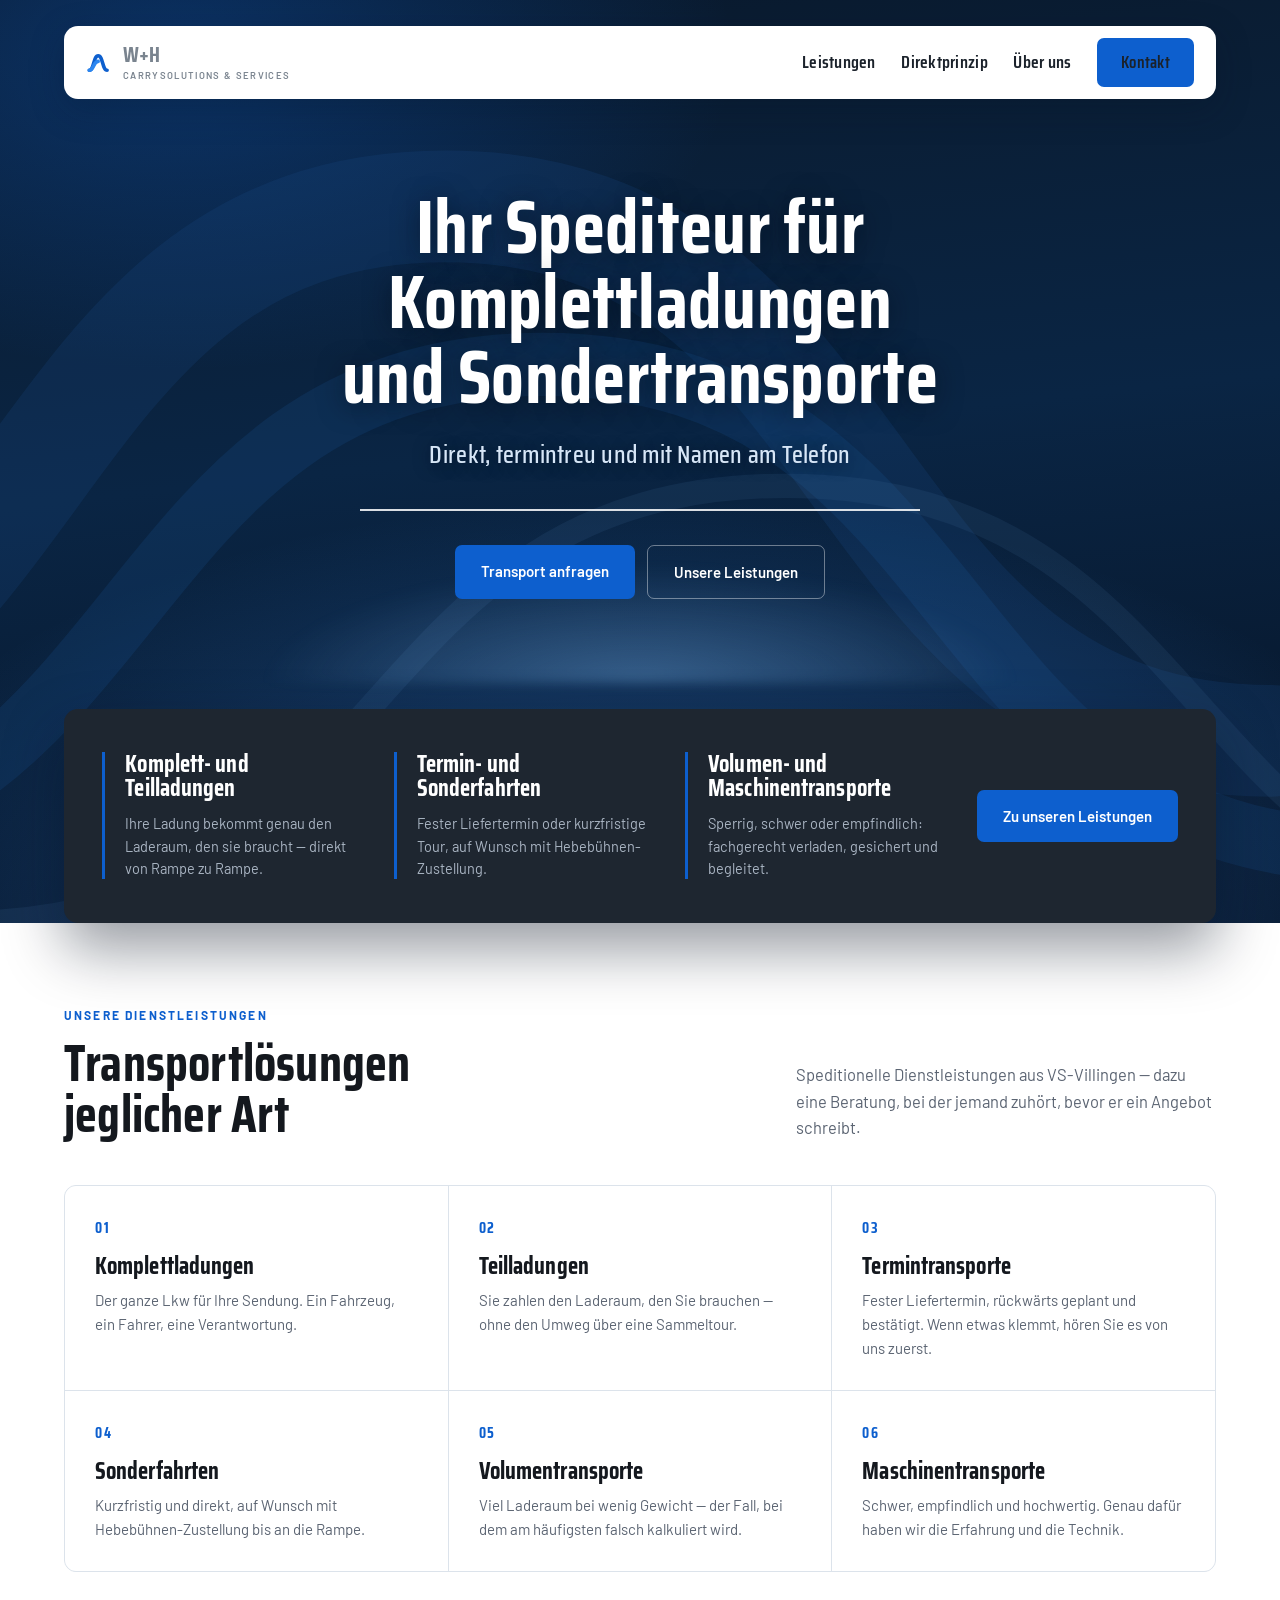
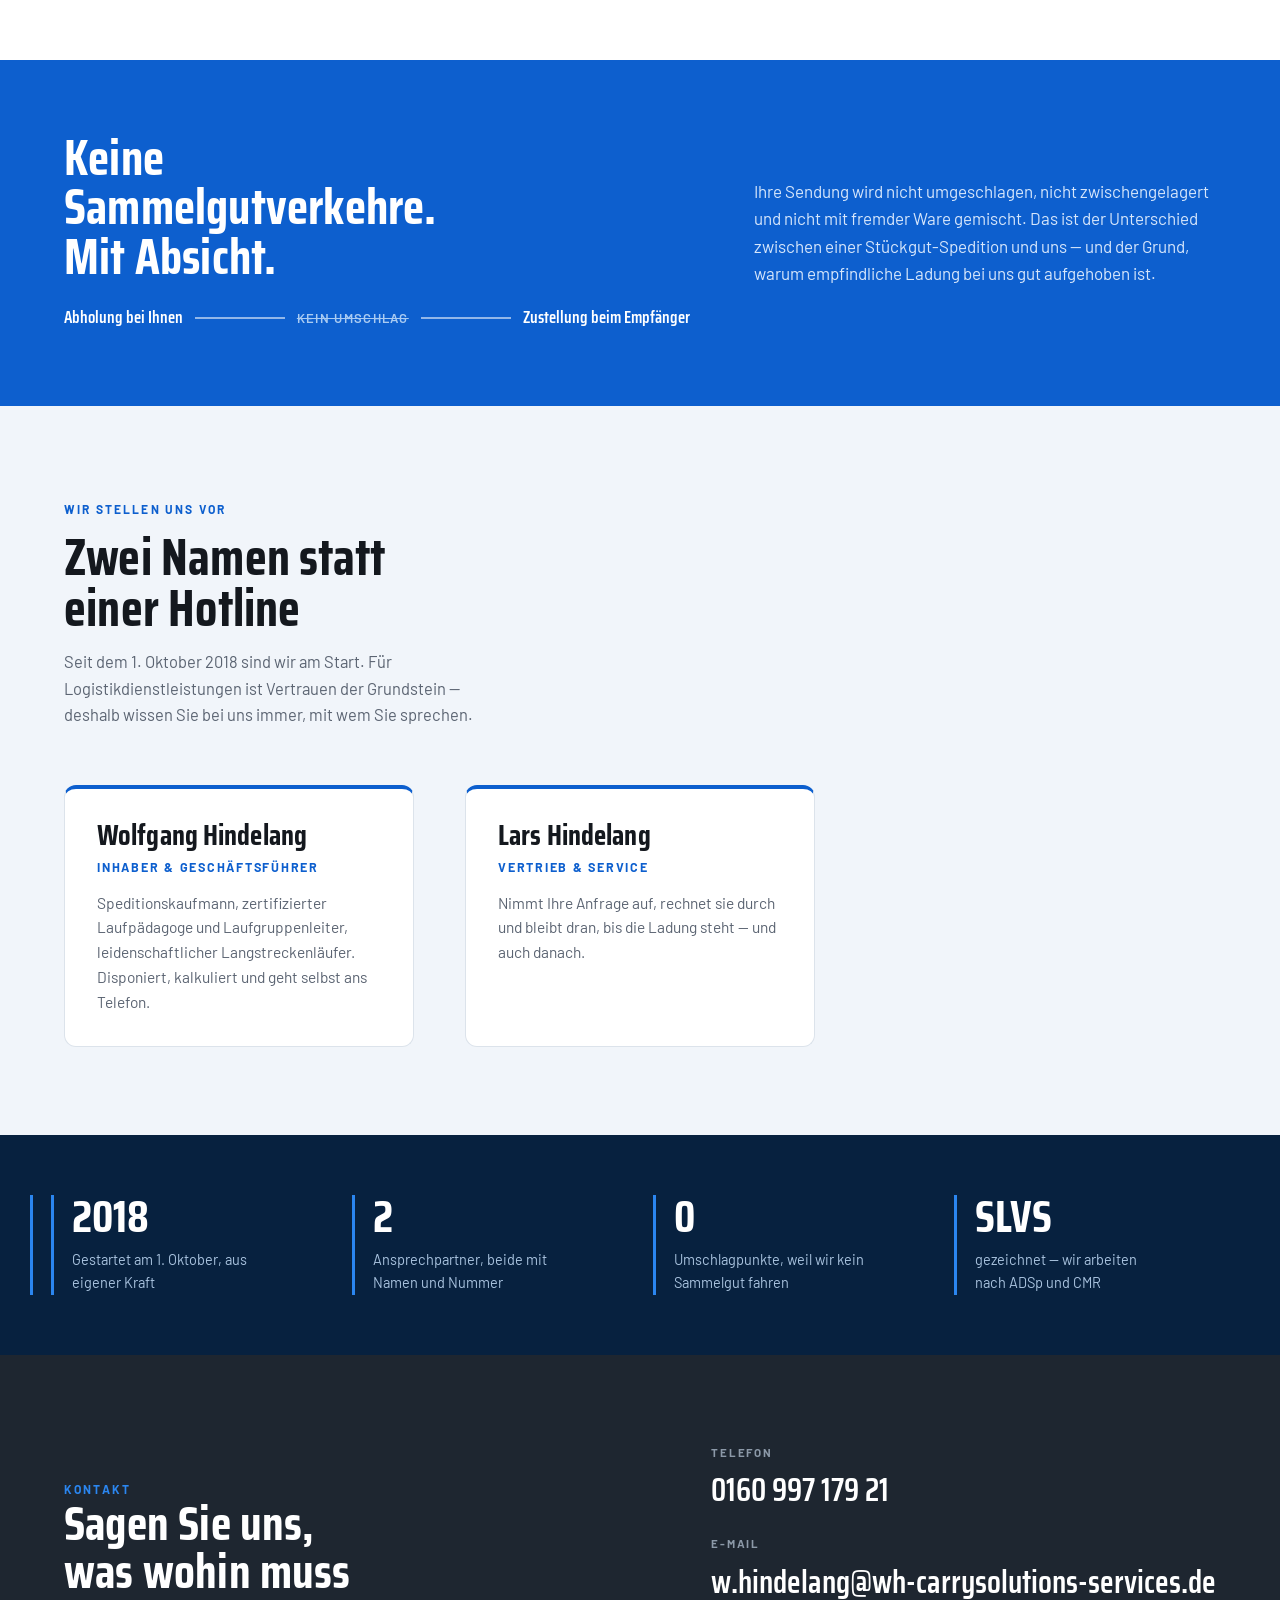
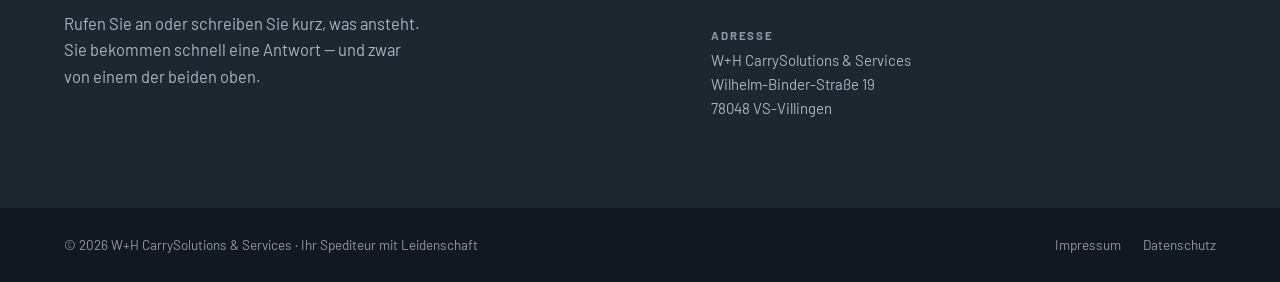
==== index.html @ 8116620d "Website für W+H CarrySolutions & Services Statische Seite ohne Build-Schritt, damit der Kunde sie se" ====
<!doctype html>
<html lang="de">
<head>
<meta charset="utf-8">
<meta name="viewport" content="width=device-width,initial-scale=1">
<title>W+H CarrySolutions &amp; Services – Spedition in VS-Villingen</title>
<meta name="description" content="Spedition aus VS-Villingen: Komplett- und Teilladungen, Termintransporte, Sonderfahrten mit Hebebuehne, Volumen- und Maschinentransporte. Direkt, ohne Umschlag.">
<meta name="theme-color" content="#07213F">
<meta property="og:title" content="W+H CarrySolutions &amp; Services – Ihr Spediteur mit Leidenschaft">
<meta property="og:description" content="Komplett- und Teilladungen, Termintransporte, Sonderfahrten, Maschinentransporte. Direkt, ohne Umschlag.">
<meta property="og:type" content="website">
<meta property="og:locale" content="de_DE">
<link rel="preconnect" href="https://fonts.googleapis.com">
<link rel="preconnect" href="https://fonts.gstatic.com" crossorigin>
<link rel="stylesheet" href="https://fonts.googleapis.com/css2?family=Saira+Condensed:wght@500;600;700&family=Barlow:wght@400;500;600;700&display=swap">
<link rel="stylesheet" href="style.css">
</head>
<body>
<header class="topbar">
  <div class="in">
    <div class="pill">
      <a class="logo" href="#top" aria-label="W+H CarrySolutions &amp; Services — Startseite">
        <svg class="ribbon" viewBox="0 0 32 32" aria-hidden="true">
          <path d="M4 25 C 10 25, 9 7, 15 7 C 21 7, 20 25, 26 25" fill="none" stroke="#0D5FCE" stroke-width="4.4" stroke-linecap="round"/>
          <path d="M4 25 C 10 25, 9 14, 15 14" fill="none" stroke="#2B86F0" stroke-width="4.4" stroke-linecap="round"/>
        </svg>
        <span style="display:block">
          <b>W+H</b>
          <span>CarrySolutions &amp; Services</span>
        </span>
      </a>

      <button class="burger" id="burger" aria-label="Menü öffnen" aria-expanded="false" aria-controls="nav">
        <i></i><i></i><i></i>
      </button>

      <nav class="nav" id="nav" aria-label="Hauptnavigation">
        <ul>
          <li><a href="#leistungen">Leistungen</a></li>
          <li><a href="#direkt">Direktprinzip</a></li>
          <li><a href="#team">Über uns</a></li>
        </ul>
        <a class="btn" href="#kontakt">Kontakt</a>
      </nav>
    </div>
  </div>
</header>

<main id="top">

  <section class="hero">
    <svg class="hero-art" viewBox="0 0 1440 760" preserveAspectRatio="xMidYMid slice" aria-hidden="true">
      <path d="M-120 610 C 240 610, 200 170, 560 170 C 920 170, 880 610, 1240 610" fill="none" stroke="#1B4C8A" stroke-width="92" stroke-linecap="round" opacity=".42"/>
      <path d="M-40 700 C 320 700, 280 300, 640 300 C 1000 300, 960 700, 1320 700" fill="none" stroke="#2B86F0" stroke-width="52" stroke-linecap="round" opacity=".20"/>
      <path d="M160 760 C 520 760, 480 400, 840 400 C 1200 400, 1160 760, 1520 760" fill="none" stroke="#7FC0FF" stroke-width="20" stroke-linecap="round" opacity=".14"/>
    </svg>
    <div class="hero-glow"></div>

    <div class="in">
      <div class="hero-in">
        <h1>Ihr Spediteur für Komplettladungen und Sondertransporte</h1>
        <p class="sub">Direkt, termintreu und mit Namen am Telefon</p>
        <div class="rule"></div>
        <div class="hero-btns">
          <a class="btn" href="#kontakt">Transport anfragen</a>
          <a class="btn ghost" href="#leistungen">Unsere Leistungen</a>
        </div>
      </div>

      <div class="panel-wrap">
        <div class="panel">
          <article>
            <h3>Komplett- und Teilladungen</h3>
            <p>Ihre Ladung bekommt genau den Laderaum, den sie braucht — direkt von Rampe zu Rampe.</p>
          </article>
          <article>
            <h3>Termin- und Sonderfahrten</h3>
            <p>Fester Liefertermin oder kurzfristige Tour, auf Wunsch mit Hebebühnen-Zustellung.</p>
          </article>
          <article>
            <h3>Volumen- und Maschinentransporte</h3>
            <p>Sperrig, schwer oder empfindlich: fachgerecht verladen, gesichert und begleitet.</p>
          </article>
          <div class="act"><a class="btn" href="#leistungen">Zu unseren Leistungen</a></div>
        </div>
      </div>
    </div>
  </section>

  <section class="svc" id="leistungen">
    <div class="in">
      <div class="head">
        <div>
          <span class="eyebrow">Unsere Dienstleistungen</span>
          <h2>Transportlösungen jeglicher Art</h2>
        </div>
        <p>Speditionelle Dienstleistungen aus VS-Villingen — dazu eine Beratung, bei der jemand zuhört, bevor er ein Angebot schreibt.</p>
      </div>

      <div class="grid6">
        <article>
          <span class="num">01</span>
          <h3>Komplettladungen</h3>
          <p>Der ganze Lkw für Ihre Sendung. Ein Fahrzeug, ein Fahrer, eine Verantwortung.</p>
        </article>
        <article>
          <span class="num">02</span>
          <h3>Teilladungen</h3>
          <p>Sie zahlen den Laderaum, den Sie brauchen — ohne den Umweg über eine Sammeltour.</p>
        </article>
        <article>
          <span class="num">03</span>
          <h3>Termintransporte</h3>
          <p>Fester Liefertermin, rückwärts geplant und bestätigt. Wenn etwas klemmt, hören Sie es von uns zuerst.</p>
        </article>
        <article>
          <span class="num">04</span>
          <h3>Sonderfahrten</h3>
          <p>Kurzfristig und direkt, auf Wunsch mit Hebebühnen-Zustellung bis an die Rampe.</p>
        </article>
        <article>
          <span class="num">05</span>
          <h3>Volumentransporte</h3>
          <p>Viel Laderaum bei wenig Gewicht — der Fall, bei dem am häufigsten falsch kalkuliert wird.</p>
        </article>
        <article>
          <span class="num">06</span>
          <h3>Maschinentransporte</h3>
          <p>Schwer, empfindlich und hochwertig. Genau dafür haben wir die Erfahrung und die Technik.</p>
        </article>
      </div>
    </div>
  </section>

  <section class="band" id="direkt">
    <div class="in">
      <div>
        <h2>Keine Sammelgutverkehre. Mit Absicht.</h2>
        <div class="track">
          <b>Abholung bei Ihnen</b>
          <i></i>
          <s>kein Umschlag</s>
          <i></i>
          <b>Zustellung beim Empfänger</b>
        </div>
      </div>
      <p>Ihre Sendung wird nicht umgeschlagen, nicht zwischengelagert und nicht mit fremder Ware gemischt. Das ist der Unterschied zwischen einer Stückgut-Spedition und uns — und der Grund, warum empfindliche Ladung bei uns gut aufgehoben ist.</p>
    </div>
  </section>

  <section class="team" id="team">
    <div class="in wrap">
      <div class="lead">
        <span class="eyebrow">Wir stellen uns vor</span>
        <h2>Zwei Namen statt einer Hotline</h2>
        <p>Seit dem 1. Oktober 2018 sind wir am Start. Für Logistikdienstleistungen ist Vertrauen der Grundstein — deshalb wissen Sie bei uns immer, mit wem Sie sprechen.</p>
      </div>
      <article class="person">
        <h3>Wolfgang Hindelang</h3>
        <div class="role">Inhaber &amp; Geschäftsführer</div>
        <p>Speditionskaufmann, zertifizierter Laufpädagoge und Laufgruppenleiter, leidenschaftlicher Langstreckenläufer. Disponiert, kalkuliert und geht selbst ans Telefon.</p>
      </article>
      <article class="person">
        <h3>Lars Hindelang</h3>
        <div class="role">Vertrieb &amp; Service</div>
        <p>Nimmt Ihre Anfrage auf, rechnet sie durch und bleibt dran, bis die Ladung steht — und auch danach.</p>
      </article>
    </div>
  </section>

  <section class="facts">
    <div class="in">
      <div><b>2018</b><span>Gestartet am 1. Oktober, aus eigener Kraft</span></div>
      <div><b>2</b><span>Ansprechpartner, beide mit Namen und Nummer</span></div>
      <div><b>0</b><span>Umschlagpunkte, weil wir kein Sammelgut fahren</span></div>
      <div><b>SLVS</b><span>gezeichnet — wir arbeiten nach ADSp und CMR</span></div>
    </div>
  </section>

  <section class="contact" id="kontakt">
    <div class="in">
      <div>
        <span class="eyebrow" style="color:var(--blue-h)">Kontakt</span>
        <h2>Sagen Sie uns, was wohin muss</h2>
        <p class="lead">Rufen Sie an oder schreiben Sie kurz, was ansteht. Sie bekommen schnell eine Antwort — und zwar von einem der beiden oben.</p>
      </div>
      <div class="lines">
        <div>
          <small>Telefon</small>
          <a href="tel:+4916099717921">0160 997 179 21</a>
        </div>
        <div>
          <small>E-Mail</small>
          <a href="mailto:w.hindelang@wh-carrysolutions-services.de">w.hindelang@wh-carrysolutions-services.de</a>
        </div>
        <div>
          <small>Adresse</small>
          <p class="addr">W+H CarrySolutions &amp; Services<br>Wilhelm-Binder-Straße 19<br>78048 VS-Villingen</p>
        </div>
      </div>
    </div>
  </section>

</main>

<footer>
  <div class="in">
    <span>© <span id="jahr">2026</span> W+H CarrySolutions &amp; Services · Ihr Spediteur mit Leidenschaft</span>
    <ul>
      <li><a href="impressum">Impressum</a></li>
      <li><a href="datenschutz">Datenschutz</a></li>
    </ul>
  </div>
</footer>

<script>
  document.getElementById('jahr').textContent = new Date().getFullYear();
  const b = document.getElementById('burger'), n = document.getElementById('nav');
  b.addEventListener('click', () => {
    const open = n.classList.toggle('open');
    b.setAttribute('aria-expanded', open);
  });
  n.addEventListener('click', e => {
    if (e.target.tagName === 'A') { n.classList.remove('open'); b.setAttribute('aria-expanded', false); }
  });
</script>
</body>
</html>
---- style.css ----
:root{
  --blue:#0D5FCE;
  --blue-h:#2B86F0;
  --blue-deep:#07213F;

  --bg:#FFFFFF;
  --bg-soft:#F1F5FA;
  --text:#14181E;
  --mut:#5B6472;
  --line:#DCE3EB;
  --panel:#1E2630;
  --panel-2:#262F3B;
  --panel-mut:#A9B4C2;

  --disp:"Saira Condensed","Archivo Narrow",system-ui,sans-serif;
  --body:"Barlow",system-ui,-apple-system,"Segoe UI",sans-serif;
}
@media (prefers-color-scheme:dark){
  :root:not([data-theme="light"]){
    --bg:#0C1117;
    --bg-soft:#121921;
    --text:#E9EDF3;
    --mut:#93A0AF;
    --line:#1F2833;
  }
}
:root[data-theme="dark"]{
  --bg:#0C1117;
  --bg-soft:#121921;
  --text:#E9EDF3;
  --mut:#93A0AF;
  --line:#1F2833;
}

*{box-sizing:border-box}
body{
  margin:0;background:var(--bg);color:var(--text);
  font-family:var(--body);font-size:16.5px;line-height:1.6;
  -webkit-font-smoothing:antialiased;
}
img{max-width:100%;display:block}
h1,h2,h3,h4{margin:0;font-family:var(--disp);font-weight:700;line-height:1;text-wrap:balance;letter-spacing:.004em}
p{margin:0}
a{color:inherit}
:focus-visible{outline:3px solid var(--blue-h);outline-offset:3px}

.in{max-width:1220px;margin:0 auto;padding-inline:clamp(16px,3.5vw,34px)}
.eyebrow{font-family:var(--body);font-size:12px;font-weight:700;letter-spacing:.18em;text-transform:uppercase;color:var(--blue)}

.btn{
  display:inline-block;background:var(--blue);color:#fff;text-decoration:none;
  font-family:var(--body);font-weight:600;font-size:15px;
  padding:14px 26px;border-radius:7px;border:0;cursor:pointer;
  transition:background .15s,transform .15s;
}
.btn:hover{background:var(--blue-h)}
.btn:active{transform:translateY(1px)}
.btn.ghost{background:transparent;border:1.5px solid rgba(255,255,255,.4);color:#fff}
.btn.ghost:hover{background:rgba(255,255,255,.12);border-color:#fff}

/* ---------- Pill-Navigation ---------- */
.topbar{position:absolute;inset:0 0 auto 0;z-index:30;padding:clamp(14px,2.4vw,26px) 0}
.pill{
  background:#fff;border-radius:14px;
  box-shadow:0 10px 34px rgba(5,18,38,.26);
  display:flex;align-items:center;justify-content:space-between;gap:18px;
  padding:12px clamp(14px,2vw,22px);
}
.logo{display:flex;align-items:center;gap:11px;text-decoration:none;color:#10161D;flex:none}
.logo .ribbon{width:26px;height:26px;flex:none}
.logo b{font-family:var(--disp);font-weight:700;font-size:21px;letter-spacing:.01em;line-height:1;white-space:nowrap}
.logo span{display:block;font-family:var(--body);font-size:9.5px;font-weight:600;letter-spacing:.14em;
  text-transform:uppercase;color:#7A848F;margin-top:2px;white-space:nowrap}

.nav{display:flex;align-items:center;gap:clamp(14px,2vw,30px)}
.nav ul{display:flex;align-items:center;gap:clamp(14px,2vw,30px);list-style:none;margin:0;padding:0}
.nav a{font-family:var(--disp);font-weight:600;font-size:18px;letter-spacing:.015em;color:#1B222B;text-decoration:none}
.nav a:hover{color:var(--blue)}
.nav .btn{font-family:var(--disp);font-size:17px;font-weight:600;padding:11px 24px}
.burger{display:none;background:none;border:0;padding:8px;cursor:pointer}
.burger i{display:block;width:23px;height:2.5px;background:#1B222B;border-radius:2px;margin:4.5px 0}

/* ---------- Hero ---------- */
.hero{
  position:relative;z-index:1;
  padding-block:clamp(130px,18vw,190px) 0;
  /* Foto später: --hero-photo: url("hero.jpg") center/cover no-repeat; */
  background:
    var(--hero-photo, linear-gradient(transparent,transparent)),
    radial-gradient(110% 80% at 50% 102%, rgba(63,150,255,.42) 0%, rgba(63,150,255,0) 60%),
    radial-gradient(70% 55% at 14% 6%, rgba(13,95,206,.34) 0%, rgba(13,95,206,0) 62%),
    linear-gradient(174deg,#0A1A2D 0%,#0A2544 48%,#061325 100%);
  background-color:#081425;
}
.hero-art{position:absolute;inset:0;z-index:-1;width:100%;height:100%;opacity:.5}
.hero-glow{position:absolute;left:50%;bottom:26%;transform:translateX(-50%);
  width:min(900px,92%);height:170px;z-index:-1;pointer-events:none;
  background:radial-gradient(60% 100% at 50% 100%, rgba(140,200,255,.30), rgba(140,200,255,0) 70%);
  filter:blur(6px)}

.hero-in{position:relative;text-align:center;color:#fff;
  padding-bottom:clamp(60px,9vw,110px);display:flex;flex-direction:column;align-items:center;gap:0}
.hero h1{font-size:clamp(2.15rem,6.4vw,4.7rem);max-width:19ch;
  text-shadow:0 3px 26px rgba(3,12,26,.55);margin-bottom:18px}
.hero .sub{font-family:var(--disp);font-weight:500;font-size:clamp(1.05rem,2.3vw,1.6rem);
  color:#D7E6F7;letter-spacing:.01em;text-shadow:0 2px 16px rgba(3,12,26,.5)}
.hero .rule{width:min(560px,78%);height:2px;background:rgba(255,255,255,.85);margin-top:clamp(22px,3.4vw,34px)}
.hero .hero-btns{display:flex;flex-wrap:wrap;gap:12px;justify-content:center;margin-top:clamp(24px,3.4vw,34px)}

/* ---------- Dunkle Karte ---------- */
.panel-wrap{position:relative;z-index:5;margin-bottom:-78px}
.panel{
  background:var(--panel);border-radius:14px;color:#fff;
  box-shadow:0 26px 60px rgba(4,14,30,.42);
  display:grid;grid-template-columns:repeat(3,minmax(0,1fr)) minmax(0,auto);
  gap:clamp(20px,2.6vw,34px);
  padding:clamp(26px,3.4vw,44px) clamp(22px,3vw,40px);
  align-items:center;
}
.panel article{border-left:3px solid var(--blue);padding-left:clamp(14px,1.6vw,20px)}
.panel h3{font-size:clamp(1.15rem,1.9vw,1.5rem);margin-bottom:12px;max-width:16ch}
.panel p{font-size:14.5px;color:var(--panel-mut);line-height:1.55;max-width:30ch}
.panel .act{display:flex;justify-content:flex-end}
.panel .act .btn{white-space:nowrap}

/* ---------- Leistungen ---------- */
.svc{background:var(--bg);padding-block:calc(78px + clamp(44px,6vw,80px)) clamp(50px,7vw,88px)}
.svc .head{display:grid;grid-template-columns:minmax(0,1fr) minmax(0,420px);gap:20px 48px;
  align-items:end;margin-bottom:clamp(28px,4vw,44px)}
.svc h2{font-size:clamp(1.9rem,4.2vw,3.2rem);max-width:16ch;margin-top:12px}
.svc .head p{color:var(--mut)}
.grid6{display:grid;grid-template-columns:repeat(auto-fit,minmax(290px,1fr));gap:1px;
  background:var(--line);border:1px solid var(--line);border-radius:12px;overflow:hidden}
.grid6 article{background:var(--bg);padding:clamp(22px,2.6vw,30px);transition:background .15s}
.grid6 article:hover{background:var(--bg-soft)}
.grid6 .num{font-family:var(--disp);font-weight:700;font-size:15px;color:var(--blue);
  letter-spacing:.1em;display:block;margin-bottom:14px}
.grid6 h3{font-size:clamp(1.2rem,2vw,1.5rem);margin-bottom:10px}
.grid6 p{font-size:15px;color:var(--mut)}

/* ---------- Direkt-Band ---------- */
.band{background:var(--blue);color:#fff;padding-block:clamp(44px,6vw,74px)}
.band .in{display:grid;grid-template-columns:minmax(0,1.15fr) minmax(0,.85fr);gap:26px clamp(32px,5vw,70px);align-items:center}
.band h2{font-size:clamp(1.8rem,4.4vw,3.1rem);max-width:15ch}
.band p{color:#D6E6FB;font-size:17px}
.band .track{display:flex;align-items:center;gap:12px;margin-top:22px;flex-wrap:wrap}
.band .track b{font-family:var(--disp);font-weight:600;font-size:17px;white-space:nowrap}
.band .track i{flex:1 1 40px;min-width:30px;height:2px;background:rgba(255,255,255,.55)}
.band .track s{font-family:var(--body);font-size:13px;font-weight:600;letter-spacing:.1em;
  text-transform:uppercase;color:#A9CBF2;white-space:nowrap}

/* ---------- Team ---------- */
.team{background:var(--bg-soft);padding-block:clamp(50px,7vw,88px)}
.team .wrap{display:grid;grid-template-columns:repeat(auto-fit,minmax(300px,1fr));gap:clamp(26px,4vw,52px)}
.team .lead{grid-column:1/-1;max-width:48ch;margin-bottom:6px}
.team h2{font-size:clamp(1.9rem,4.2vw,3.2rem);margin:12px 0 14px}
.team .lead p{color:var(--mut)}
.person{background:var(--bg);border:1px solid var(--line);border-radius:12px;padding:clamp(22px,2.8vw,32px);
  border-top:4px solid var(--blue)}
.person h3{font-size:clamp(1.35rem,2.4vw,1.8rem)}
.person .role{font-family:var(--body);font-size:12.5px;font-weight:700;letter-spacing:.14em;
  text-transform:uppercase;color:var(--blue);margin:7px 0 14px}
.person p{color:var(--mut);font-size:15.5px}

/* ---------- Fakten ---------- */
.facts{background:var(--blue-deep);color:#fff;padding-block:clamp(38px,5vw,60px)}
.facts .in{display:grid;grid-template-columns:repeat(auto-fit,minmax(190px,1fr));gap:clamp(22px,3vw,40px)}
.facts div{border-left:3px solid var(--blue-h);padding-left:18px}
.facts b{display:block;font-family:var(--disp);font-weight:700;font-size:clamp(1.9rem,3.6vw,2.8rem);
  line-height:1;margin-bottom:8px;font-variant-numeric:tabular-nums}
.facts span{font-size:14.5px;color:#A8C2DE;display:block;max-width:24ch}

/* ---------- Kontakt ---------- */
.contact{background:var(--panel);color:#fff;padding-block:clamp(50px,7vw,88px)}
.contact .in{display:grid;grid-template-columns:minmax(0,1fr) minmax(0,auto);gap:34px clamp(32px,5vw,70px);align-items:center}
.contact h2{font-size:clamp(1.9rem,4.2vw,3rem);max-width:15ch;margin-bottom:14px}
.contact .lead{color:var(--panel-mut);max-width:40ch}
.contact .lines{display:flex;flex-direction:column;gap:18px}
.contact .lines small{display:block;font-size:11.5px;font-weight:700;letter-spacing:.16em;
  text-transform:uppercase;color:#8C99A8;margin-bottom:4px}
.contact .lines a{font-family:var(--disp);font-weight:600;font-size:clamp(1.3rem,2.6vw,2rem);
  color:#fff;text-decoration:none;font-variant-numeric:tabular-nums;display:block;word-break:break-word}
.contact .lines a:hover{color:var(--blue-h)}
.contact .addr{font-size:15px;color:var(--panel-mut)}

footer{background:#121820;color:#8C99A8;padding-block:26px;font-size:13.5px}
footer .in{display:flex;flex-wrap:wrap;gap:10px 28px;justify-content:space-between;align-items:center}
footer ul{display:flex;gap:22px;list-style:none;margin:0;padding:0}
footer a{text-decoration:none}
footer a:hover{color:#fff}

/* ---------- Responsive ---------- */
@media (max-width:1000px){
  .panel{grid-template-columns:repeat(2,minmax(0,1fr))}
  .panel .act{grid-column:1/-1;justify-content:flex-start}
}
@media (max-width:880px){
  .burger{display:block}
  .nav{position:absolute;left:0;right:0;top:calc(100% + 10px);background:#fff;border-radius:14px;
    box-shadow:0 14px 40px rgba(5,18,38,.28);padding:10px 20px 18px;display:none}
  .nav.open{display:block}
  .pill{position:relative}
  .nav ul{flex-direction:column;align-items:stretch;gap:0}
  .nav li{border-bottom:1px solid #E7EBF0}
  .nav li a{display:block;padding:14px 0;font-size:19px}
  .nav .btn{display:block;text-align:center;margin-top:14px}
  .svc .head,.band .in,.contact .in{grid-template-columns:minmax(0,1fr)}
  .svc .head{align-items:start}
}
@media (max-width:620px){
  .panel{grid-template-columns:minmax(0,1fr)}
  .panel-wrap{margin-bottom:-58px}
  .svc{padding-top:calc(58px + clamp(44px,6vw,80px))}
}
@media (prefers-reduced-motion:reduce){*{transition:none!important;animation:none!important}}

/* ---------- Rechtstexte ---------- */
.legal-top{background:var(--blue-deep);padding-block:clamp(16px,2.4vw,26px)}
.legal-top .pill{box-shadow:none}
.legal-top .back{font-family:var(--disp);font-weight:600;font-size:18px;color:#1B222B;text-decoration:none;white-space:nowrap}
.legal-top .back:hover{color:var(--blue)}
.legal-head{background:var(--blue-deep);color:#fff;padding-block:clamp(26px,4vw,48px) clamp(34px,5vw,60px)}
.legal-head h1{font-size:clamp(2rem,5vw,3.4rem)}
.legal{background:var(--bg);padding-block:clamp(40px,6vw,72px) clamp(50px,7vw,90px)}
.legal .in{max-width:760px}
.legal h2{font-size:clamp(1.25rem,2.4vw,1.6rem);margin:2.2em 0 .6em;padding-top:1.1em;border-top:1px solid var(--line)}
.legal h2:first-of-type{margin-top:0;padding-top:0;border-top:0}
.legal p{margin-bottom:1em;color:var(--text)}
.legal a{color:var(--blue);text-decoration:none}
.legal a:hover{text-decoration:underline}
.legal .todo{background:#FFF3C4;color:#453600;padding:1px .35em;border-radius:3px}
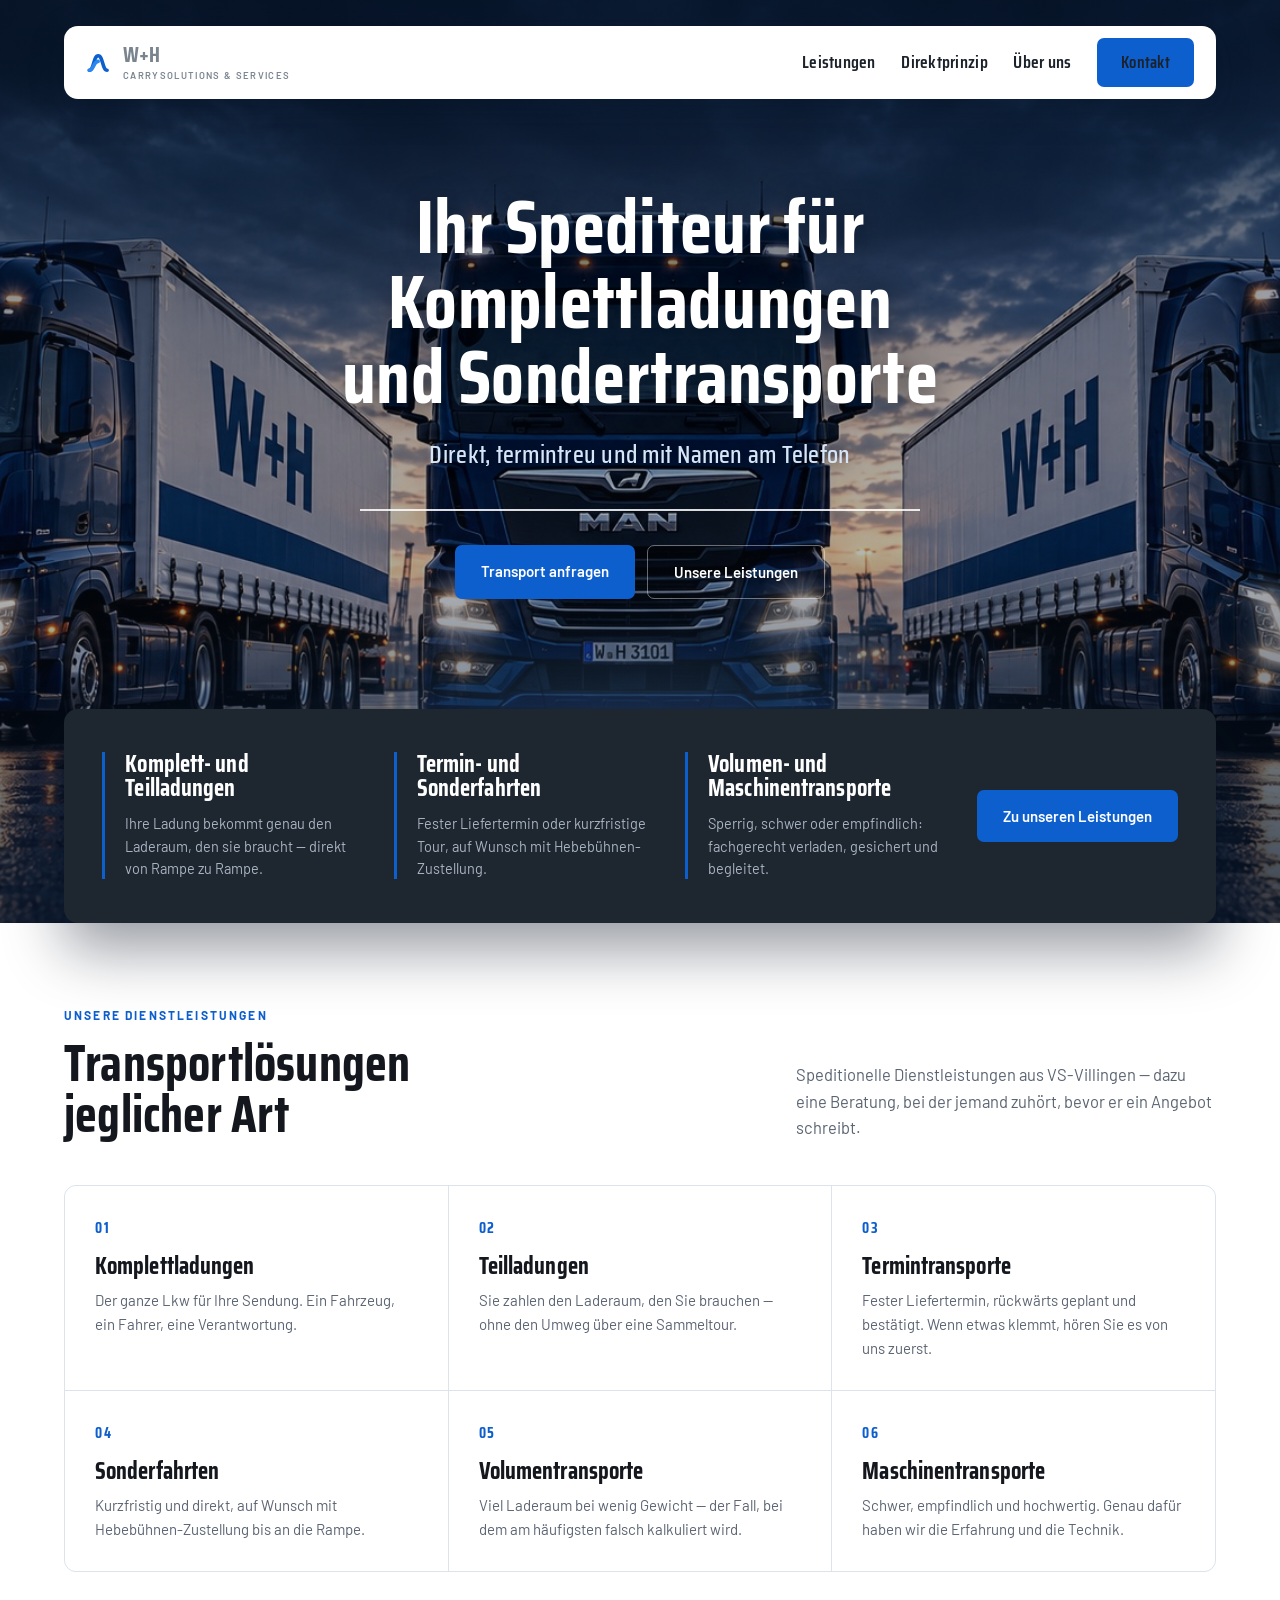
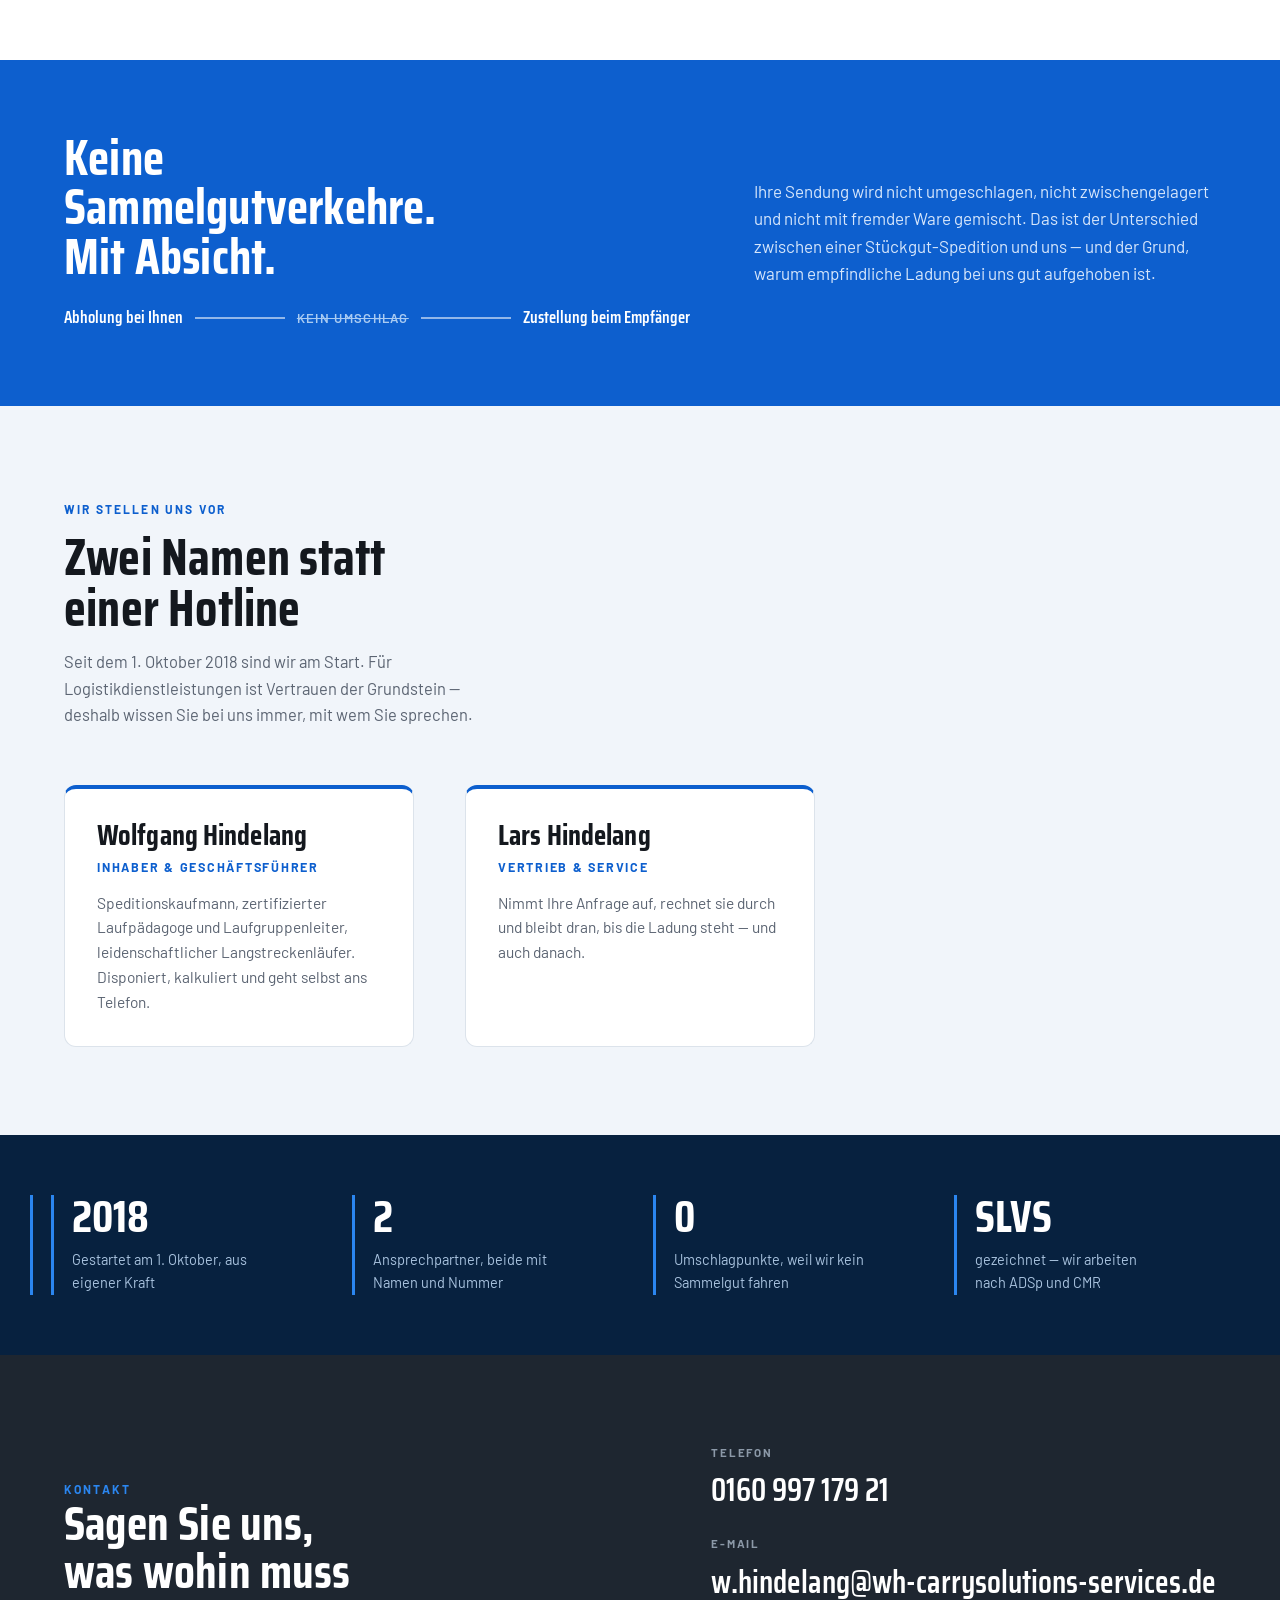
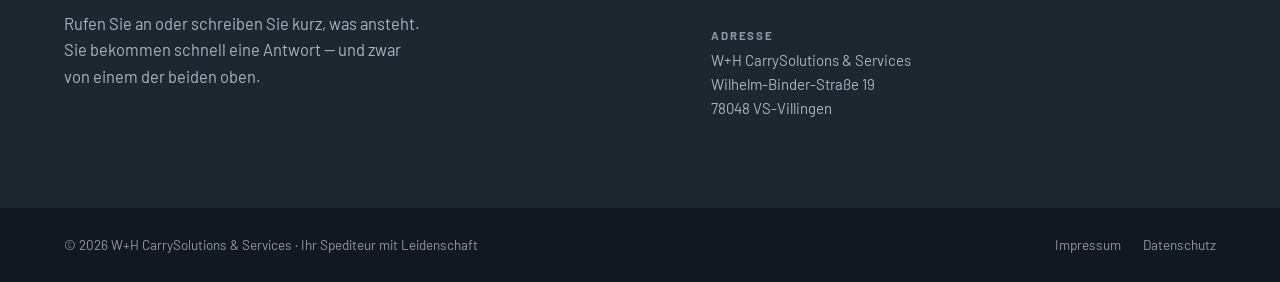
==== commit e94aa290: "Hero-Foto eingebunden Das hochgeladene PNG als komprimiertes JPEG nach images/hero.jpg (2,4 MB -> 46" ====
--- a/index.html
+++ b/index.html
@@ -49,11 +49,6 @@
 <main id="top">
 
   <section class="hero">
-    <svg class="hero-art" viewBox="0 0 1440 760" preserveAspectRatio="xMidYMid slice" aria-hidden="true">
-      <path d="M-120 610 C 240 610, 200 170, 560 170 C 920 170, 880 610, 1240 610" fill="none" stroke="#1B4C8A" stroke-width="92" stroke-linecap="round" opacity=".42"/>
-      <path d="M-40 700 C 320 700, 280 300, 640 300 C 1000 300, 960 700, 1320 700" fill="none" stroke="#2B86F0" stroke-width="52" stroke-linecap="round" opacity=".20"/>
-      <path d="M160 760 C 520 760, 480 400, 840 400 C 1200 400, 1160 760, 1520 760" fill="none" stroke="#7FC0FF" stroke-width="20" stroke-linecap="round" opacity=".14"/>
-    </svg>
     <div class="hero-glow"></div>
 
     <div class="in">
--- a/style.css
+++ b/style.css
@@ -84,18 +84,17 @@
 .hero{
   position:relative;z-index:1;
   padding-block:clamp(130px,18vw,190px) 0;
-  /* Foto später: --hero-photo: url("hero.jpg") center/cover no-repeat; */
+  --hero-photo: url("images/hero.jpg") center/cover no-repeat;
   background:
-    var(--hero-photo, linear-gradient(transparent,transparent)),
-    radial-gradient(110% 80% at 50% 102%, rgba(63,150,255,.42) 0%, rgba(63,150,255,0) 60%),
-    radial-gradient(70% 55% at 14% 6%, rgba(13,95,206,.34) 0%, rgba(13,95,206,0) 62%),
-    linear-gradient(174deg,#0A1A2D 0%,#0A2544 48%,#061325 100%);
+    linear-gradient(178deg, rgba(5,14,28,.74) 0%, rgba(5,14,28,.40) 34%, rgba(5,14,28,.30) 60%, rgba(6,17,33,.78) 100%),
+    radial-gradient(110% 70% at 50% 104%, rgba(63,150,255,.26) 0%, rgba(63,150,255,0) 62%),
+    var(--hero-photo, linear-gradient(174deg,#0A1A2D 0%,#0A2544 48%,#061325 100%));
   background-color:#081425;
 }
 .hero-art{position:absolute;inset:0;z-index:-1;width:100%;height:100%;opacity:.5}
-.hero-glow{position:absolute;left:50%;bottom:26%;transform:translateX(-50%);
+.hero-glow{position:absolute;left:50%;bottom:20%;transform:translateX(-50%);
   width:min(900px,92%);height:170px;z-index:-1;pointer-events:none;
-  background:radial-gradient(60% 100% at 50% 100%, rgba(140,200,255,.30), rgba(140,200,255,0) 70%);
+  background:radial-gradient(60% 100% at 50% 100%, rgba(140,200,255,.18), rgba(140,200,255,0) 70%);
   filter:blur(6px)}
 
 .hero-in{position:relative;text-align:center;color:#fff;
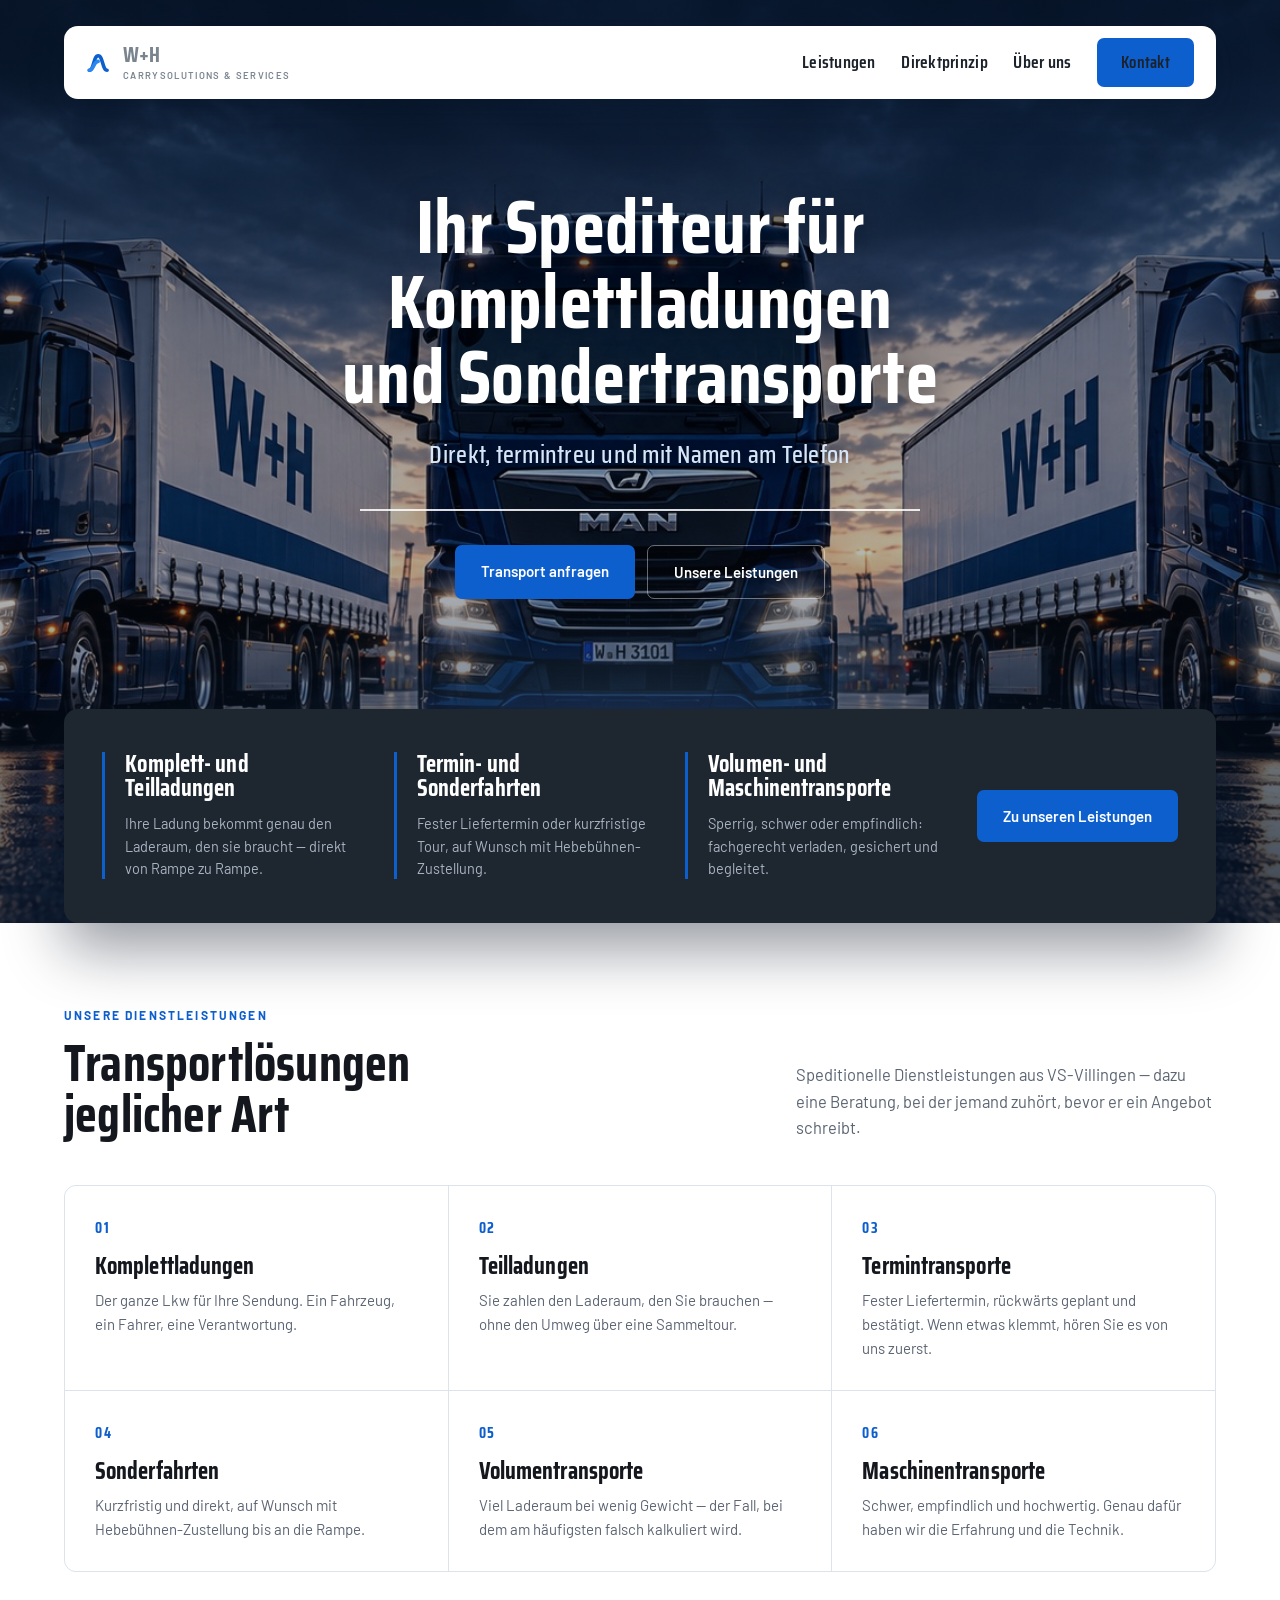
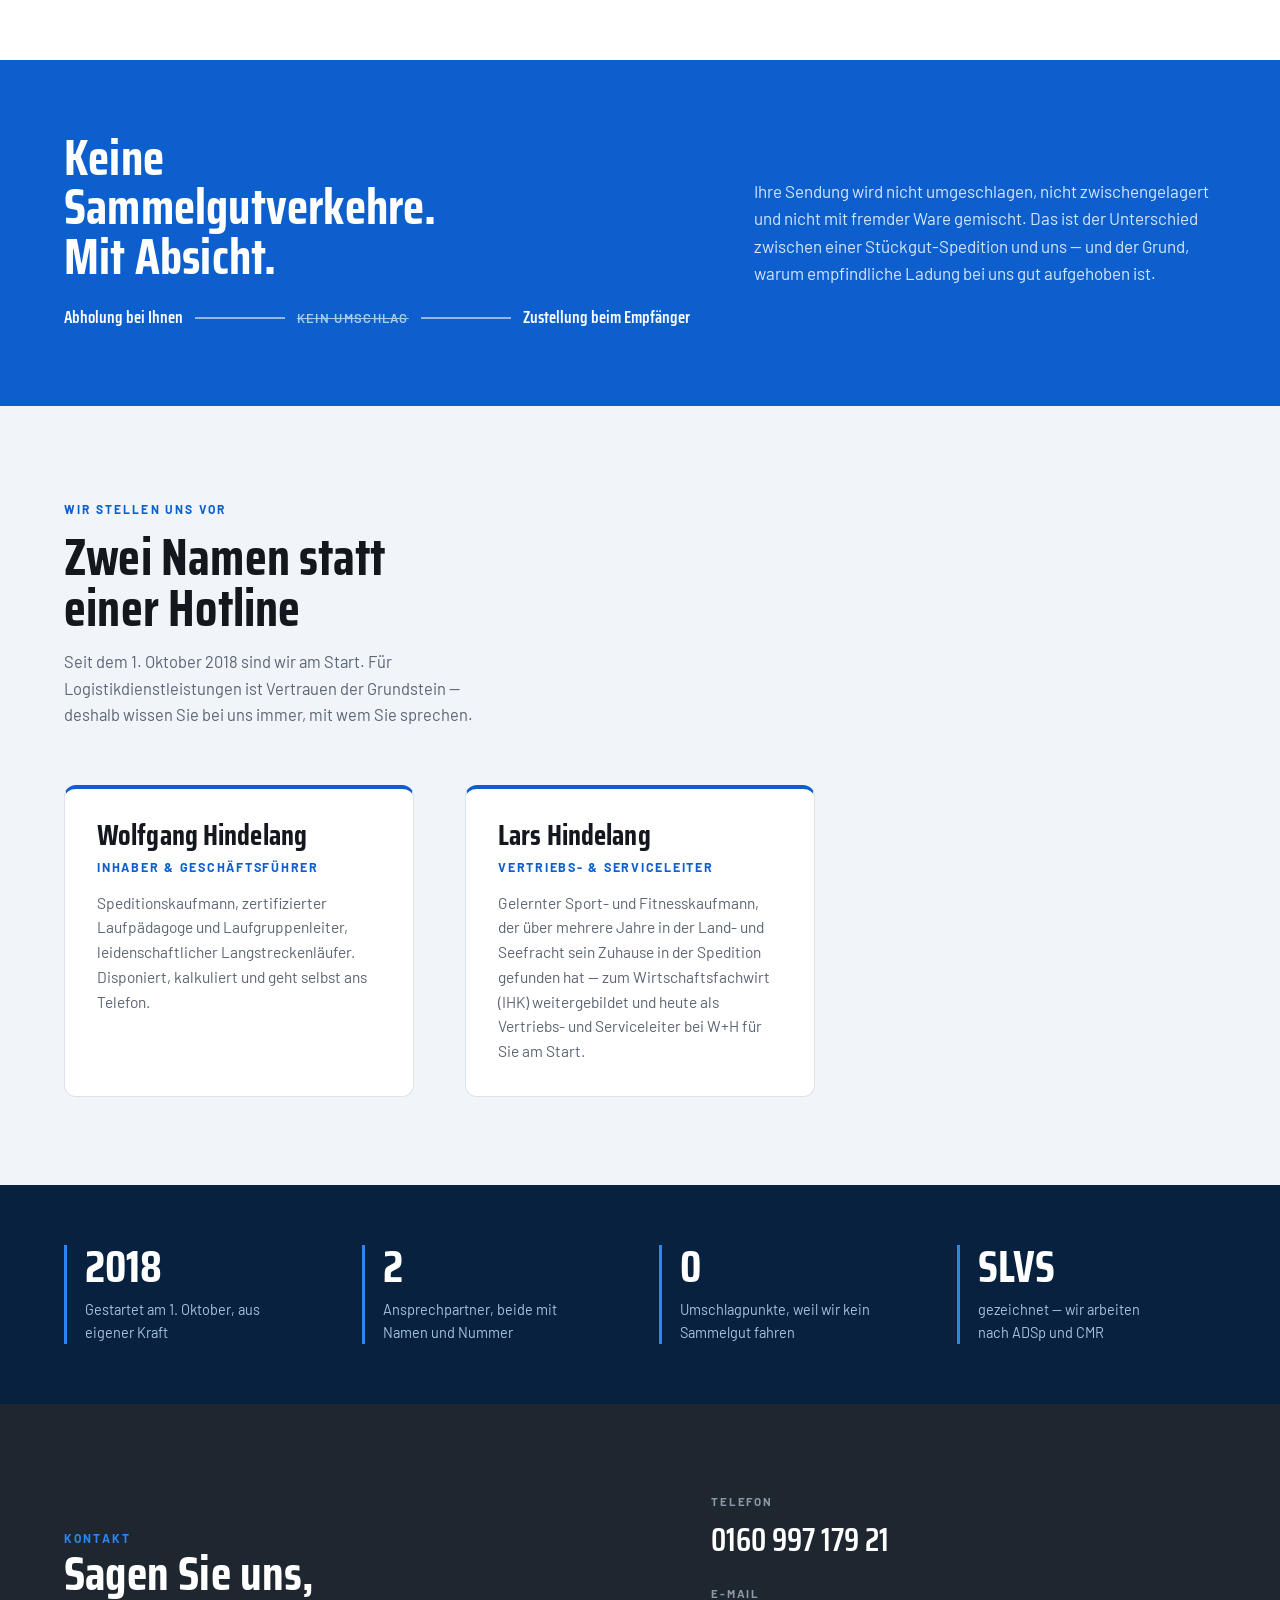
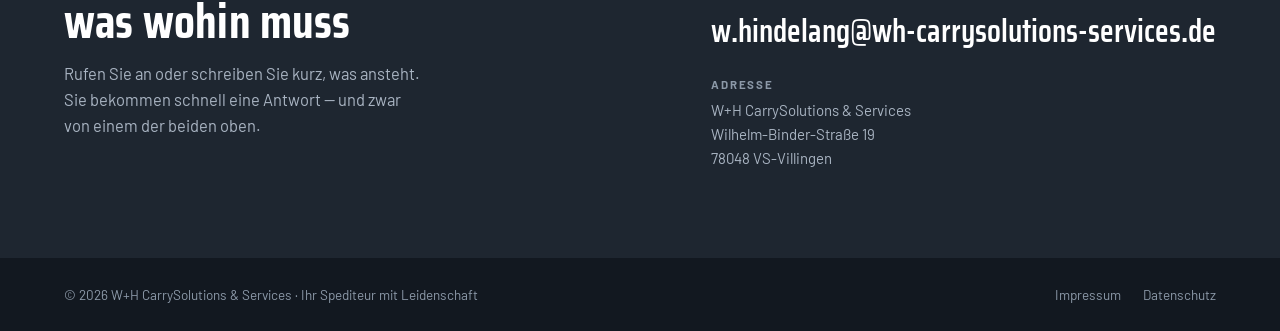
==== commit c4007163: "Lars Hindelang Bio-Text aktualisieren, doppelten Strich bei Fakten-Sektion fixen" ====
--- a/index.html
+++ b/index.html
@@ -157,8 +157,8 @@
       </article>
       <article class="person">
         <h3>Lars Hindelang</h3>
-        <div class="role">Vertrieb &amp; Service</div>
-        <p>Nimmt Ihre Anfrage auf, rechnet sie durch und bleibt dran, bis die Ladung steht — und auch danach.</p>
+        <div class="role">Vertriebs- &amp; Serviceleiter</div>
+        <p>Gelernter Sport- und Fitnesskaufmann, der über mehrere Jahre in der Land- und Seefracht sein Zuhause in der Spedition gefunden hat — zum Wirtschaftsfachwirt (IHK) weitergebildet und heute als Vertriebs- und Serviceleiter bei W+H für Sie am Start.</p>
       </article>
     </div>
   </section>
--- a/style.css
+++ b/style.css
@@ -164,7 +164,7 @@
 /* ---------- Fakten ---------- */
 .facts{background:var(--blue-deep);color:#fff;padding-block:clamp(38px,5vw,60px)}
 .facts .in{display:grid;grid-template-columns:repeat(auto-fit,minmax(190px,1fr));gap:clamp(22px,3vw,40px)}
-.facts div{border-left:3px solid var(--blue-h);padding-left:18px}
+.facts .in>div{border-left:3px solid var(--blue-h);padding-left:18px}
 .facts b{display:block;font-family:var(--disp);font-weight:700;font-size:clamp(1.9rem,3.6vw,2.8rem);
   line-height:1;margin-bottom:8px;font-variant-numeric:tabular-nums}
 .facts span{font-size:14.5px;color:#A8C2DE;display:block;max-width:24ch}
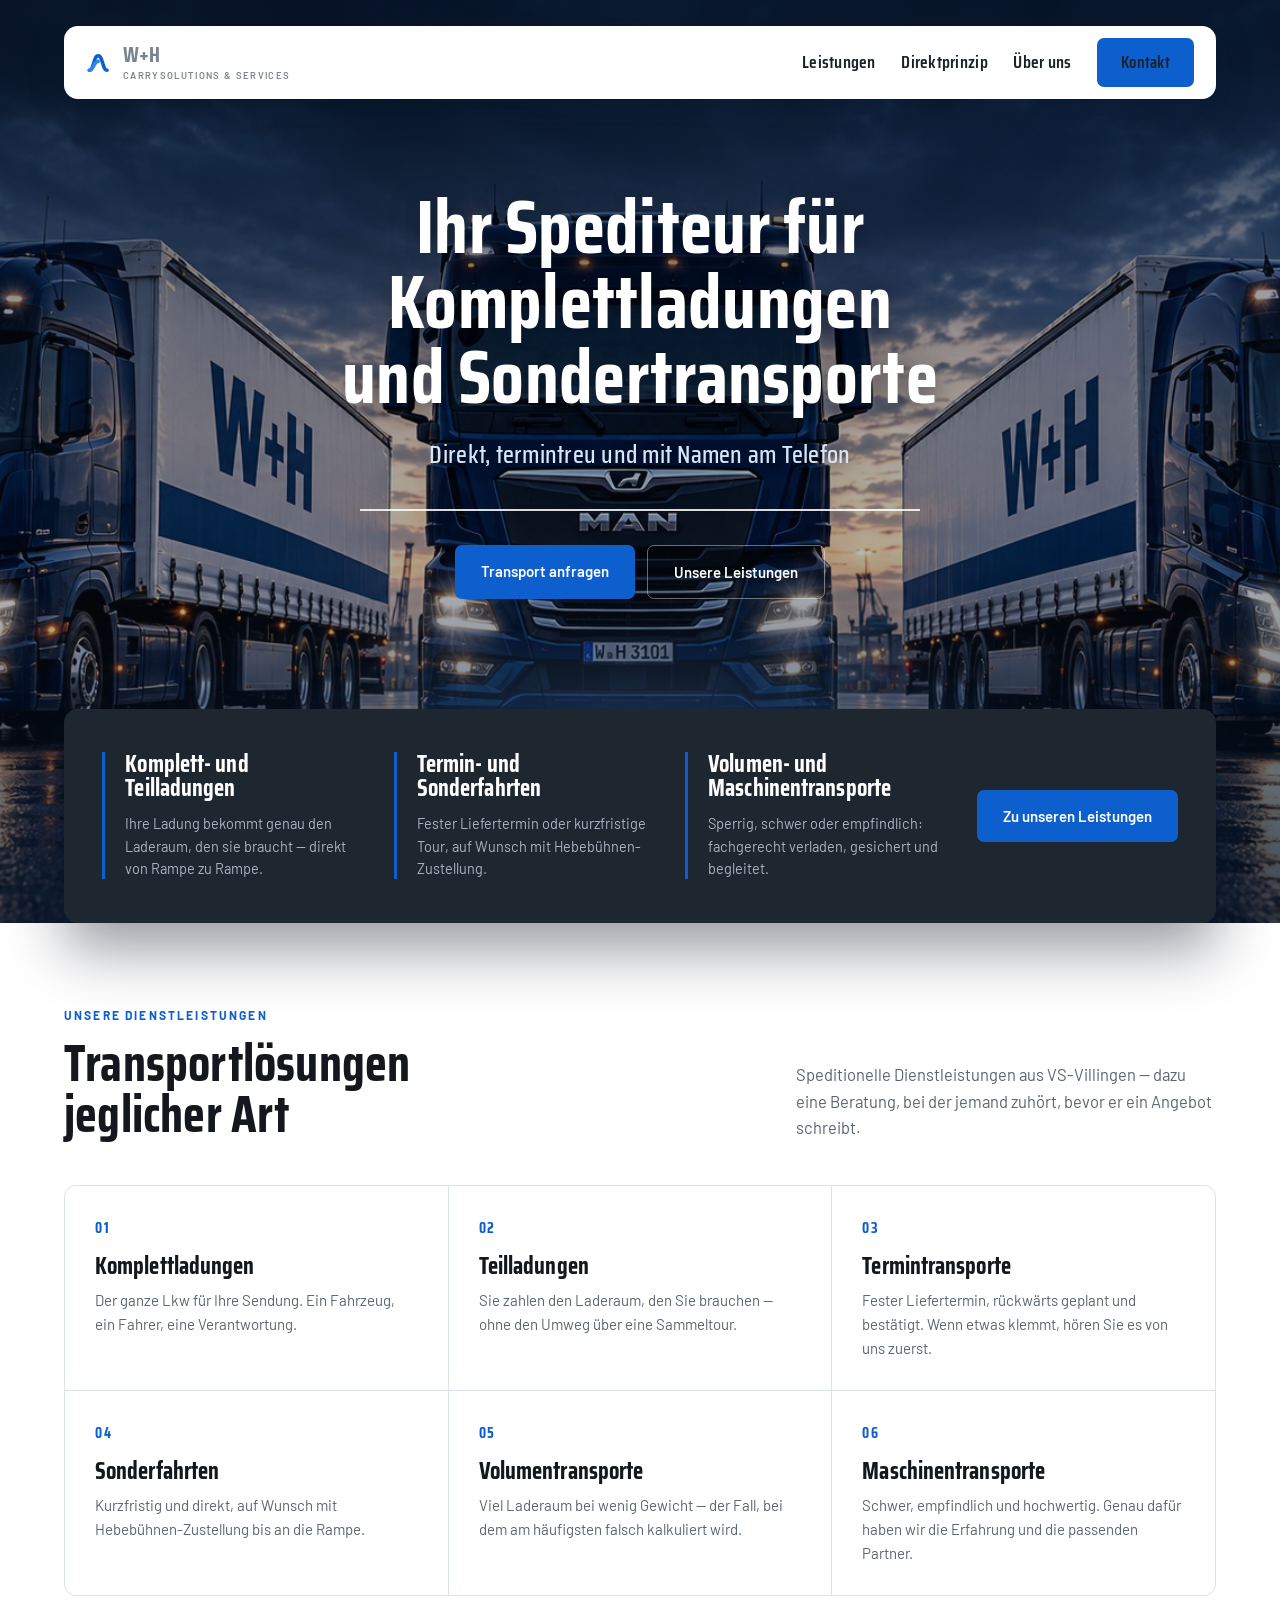
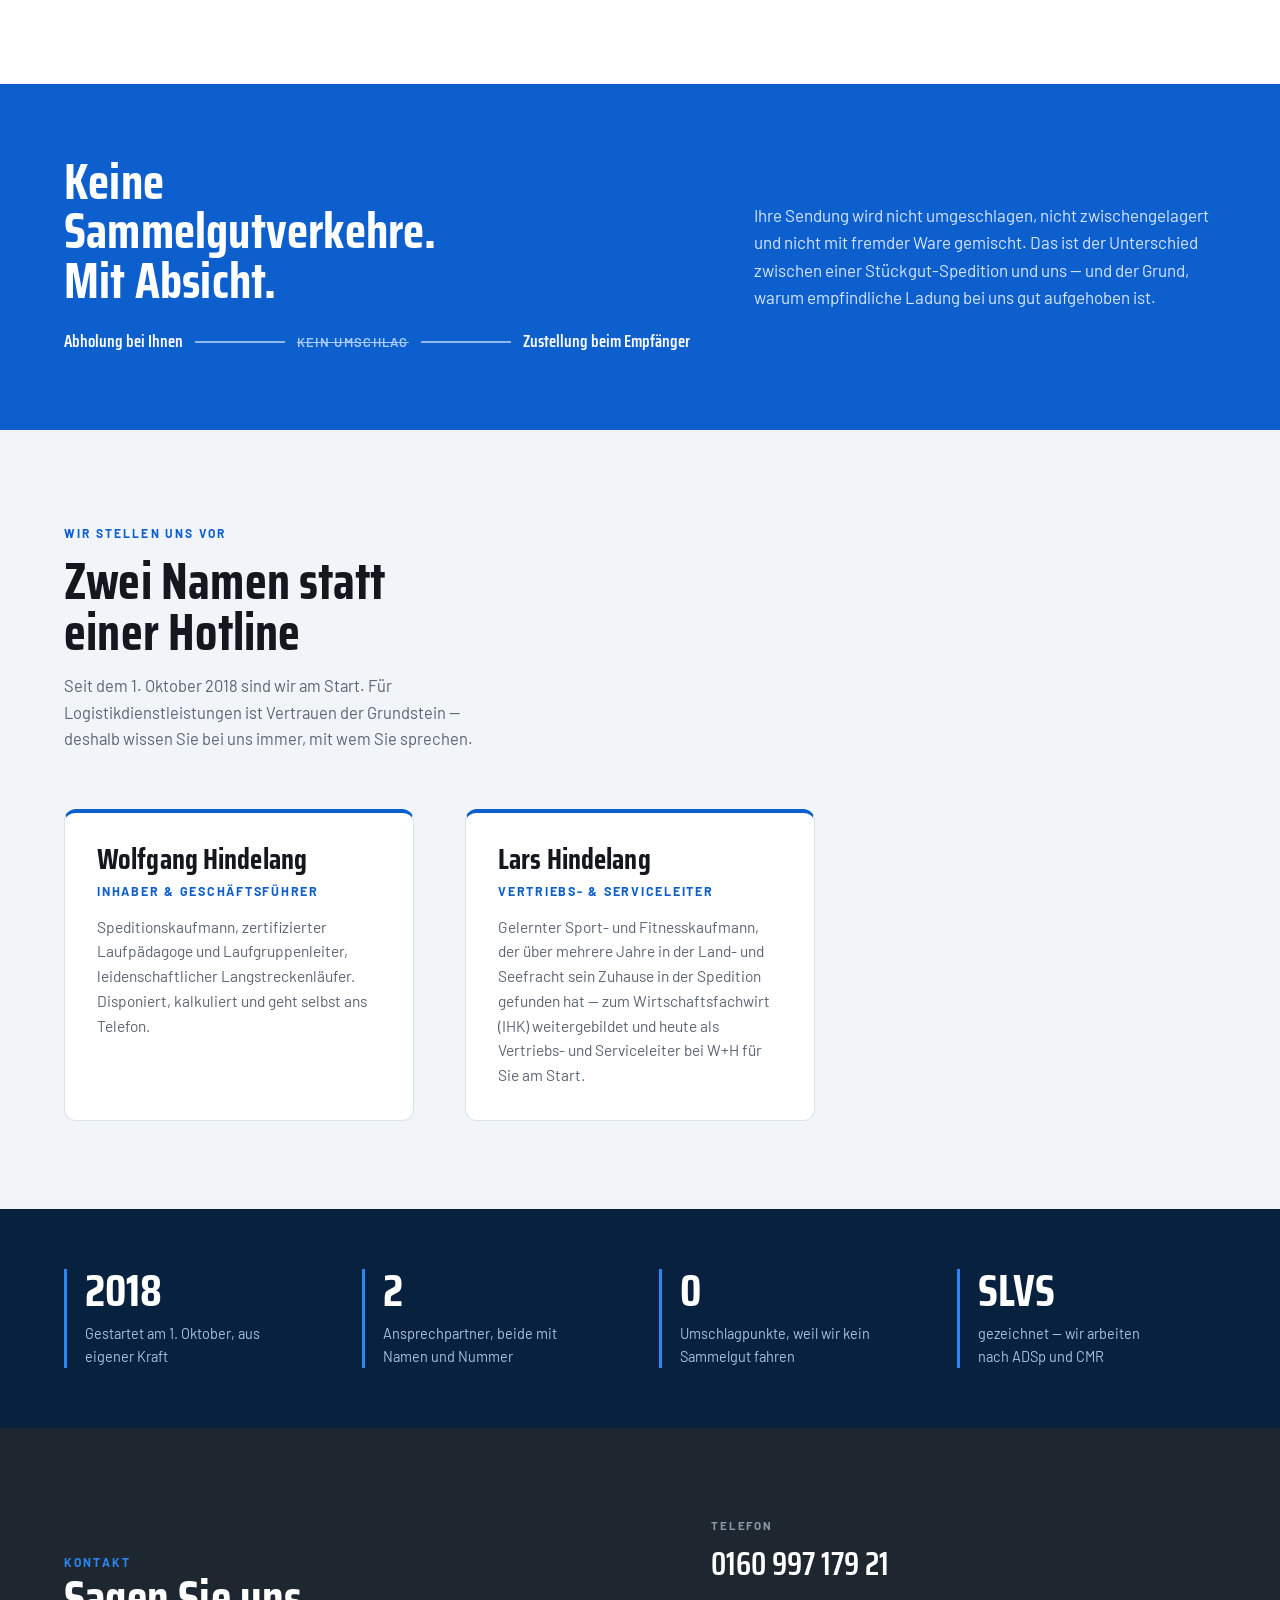
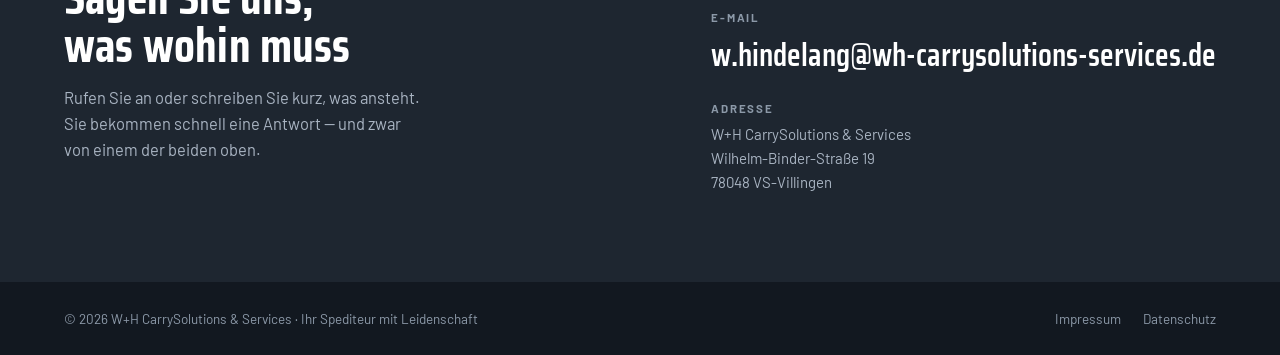
==== commit 02ca69f4: "Formulierung bei Maschinentransporten anpassen: "die Technik" durch "die passenden Partner" ersetzen" ====
--- a/index.html
+++ b/index.html
@@ -10,9 +10,31 @@
 <meta property="og:description" content="Komplett- und Teilladungen, Termintransporte, Sonderfahrten, Maschinentransporte. Direkt, ohne Umschlag.">
 <meta property="og:type" content="website">
 <meta property="og:locale" content="de_DE">
-<link rel="preconnect" href="https://fonts.googleapis.com">
-<link rel="preconnect" href="https://fonts.gstatic.com" crossorigin>
-<link rel="stylesheet" href="https://fonts.googleapis.com/css2?family=Saira+Condensed:wght@500;600;700&family=Barlow:wght@400;500;600;700&display=swap">
+<meta property="og:url" content="https://www.wh-carrysolutions-services.de/">
+<meta property="og:image" content="https://www.wh-carrysolutions-services.de/images/hero.jpg">
+<link rel="canonical" href="https://www.wh-carrysolutions-services.de/">
+<script type="application/ld+json">
+{
+  "@context": "https://schema.org",
+  "@type": "LocalBusiness",
+  "name": "W+H CarrySolutions & Services",
+  "url": "https://www.wh-carrysolutions-services.de/",
+  "telephone": "+4916099717921",
+  "email": "w.hindelang@wh-carrysolutions-services.de",
+  "address": {
+    "@type": "PostalAddress",
+    "streetAddress": "Wilhelm-Binder-Straße 19",
+    "postalCode": "78048",
+    "addressLocality": "VS-Villingen",
+    "addressCountry": "DE"
+  },
+  "areaServed": "DE",
+  "founder": [
+    { "@type": "Person", "name": "Wolfgang Hindelang" },
+    { "@type": "Person", "name": "Lars Hindelang" }
+  ]
+}
+</script>
 <link rel="stylesheet" href="style.css">
 </head>
 <body>
@@ -121,7 +143,7 @@
         <article>
           <span class="num">06</span>
           <h3>Maschinentransporte</h3>
-          <p>Schwer, empfindlich und hochwertig. Genau dafür haben wir die Erfahrung und die Technik.</p>
+          <p>Schwer, empfindlich und hochwertig. Genau dafür haben wir die Erfahrung und die passenden Partner.</p>
         </article>
       </div>
     </div>
--- a/style.css
+++ b/style.css
@@ -1,3 +1,18 @@
+@font-face{font-family:'Barlow';font-style:normal;font-weight:400;font-display:swap;src:url('/fonts/barlow-400-latin.woff2') format('woff2');unicode-range:U+0000-00FF,U+0131,U+0152-0153,U+02BB-02BC,U+02C6,U+02DA,U+02DC,U+0304,U+0308,U+0329,U+2000-206F,U+20AC,U+2122,U+2191,U+2193,U+2212,U+2215,U+FEFF,U+FFFD}
+@font-face{font-family:'Barlow';font-style:normal;font-weight:400;font-display:swap;src:url('/fonts/barlow-400-latin-ext.woff2') format('woff2');unicode-range:U+0100-02BA,U+02BD-02C5,U+02C7-02CC,U+02CE-02D7,U+02DD-02FF,U+0304,U+0308,U+0329,U+1D00-1DBF,U+1E00-1E9F,U+1EF2-1EFF,U+2020,U+20A0-20AB,U+20AD-20C4,U+2113,U+2C60-2C7F,U+A720-A7FF}
+@font-face{font-family:'Barlow';font-style:normal;font-weight:500;font-display:swap;src:url('/fonts/barlow-500-latin.woff2') format('woff2');unicode-range:U+0000-00FF,U+0131,U+0152-0153,U+02BB-02BC,U+02C6,U+02DA,U+02DC,U+0304,U+0308,U+0329,U+2000-206F,U+20AC,U+2122,U+2191,U+2193,U+2212,U+2215,U+FEFF,U+FFFD}
+@font-face{font-family:'Barlow';font-style:normal;font-weight:500;font-display:swap;src:url('/fonts/barlow-500-latin-ext.woff2') format('woff2');unicode-range:U+0100-02BA,U+02BD-02C5,U+02C7-02CC,U+02CE-02D7,U+02DD-02FF,U+0304,U+0308,U+0329,U+1D00-1DBF,U+1E00-1E9F,U+1EF2-1EFF,U+2020,U+20A0-20AB,U+20AD-20C4,U+2113,U+2C60-2C7F,U+A720-A7FF}
+@font-face{font-family:'Barlow';font-style:normal;font-weight:600;font-display:swap;src:url('/fonts/barlow-600-latin.woff2') format('woff2');unicode-range:U+0000-00FF,U+0131,U+0152-0153,U+02BB-02BC,U+02C6,U+02DA,U+02DC,U+0304,U+0308,U+0329,U+2000-206F,U+20AC,U+2122,U+2191,U+2193,U+2212,U+2215,U+FEFF,U+FFFD}
+@font-face{font-family:'Barlow';font-style:normal;font-weight:600;font-display:swap;src:url('/fonts/barlow-600-latin-ext.woff2') format('woff2');unicode-range:U+0100-02BA,U+02BD-02C5,U+02C7-02CC,U+02CE-02D7,U+02DD-02FF,U+0304,U+0308,U+0329,U+1D00-1DBF,U+1E00-1E9F,U+1EF2-1EFF,U+2020,U+20A0-20AB,U+20AD-20C4,U+2113,U+2C60-2C7F,U+A720-A7FF}
+@font-face{font-family:'Barlow';font-style:normal;font-weight:700;font-display:swap;src:url('/fonts/barlow-700-latin.woff2') format('woff2');unicode-range:U+0000-00FF,U+0131,U+0152-0153,U+02BB-02BC,U+02C6,U+02DA,U+02DC,U+0304,U+0308,U+0329,U+2000-206F,U+20AC,U+2122,U+2191,U+2193,U+2212,U+2215,U+FEFF,U+FFFD}
+@font-face{font-family:'Barlow';font-style:normal;font-weight:700;font-display:swap;src:url('/fonts/barlow-700-latin-ext.woff2') format('woff2');unicode-range:U+0100-02BA,U+02BD-02C5,U+02C7-02CC,U+02CE-02D7,U+02DD-02FF,U+0304,U+0308,U+0329,U+1D00-1DBF,U+1E00-1E9F,U+1EF2-1EFF,U+2020,U+20A0-20AB,U+20AD-20C4,U+2113,U+2C60-2C7F,U+A720-A7FF}
+@font-face{font-family:'Saira Condensed';font-style:normal;font-weight:500;font-display:swap;src:url('/fonts/saira-condensed-500-latin.woff2') format('woff2');unicode-range:U+0000-00FF,U+0131,U+0152-0153,U+02BB-02BC,U+02C6,U+02DA,U+02DC,U+0304,U+0308,U+0329,U+2000-206F,U+20AC,U+2122,U+2191,U+2193,U+2212,U+2215,U+FEFF,U+FFFD}
+@font-face{font-family:'Saira Condensed';font-style:normal;font-weight:500;font-display:swap;src:url('/fonts/saira-condensed-500-latin-ext.woff2') format('woff2');unicode-range:U+0100-02BA,U+02BD-02C5,U+02C7-02CC,U+02CE-02D7,U+02DD-02FF,U+0304,U+0308,U+0329,U+1D00-1DBF,U+1E00-1E9F,U+1EF2-1EFF,U+2020,U+20A0-20AB,U+20AD-20C4,U+2113,U+2C60-2C7F,U+A720-A7FF}
+@font-face{font-family:'Saira Condensed';font-style:normal;font-weight:600;font-display:swap;src:url('/fonts/saira-condensed-600-latin.woff2') format('woff2');unicode-range:U+0000-00FF,U+0131,U+0152-0153,U+02BB-02BC,U+02C6,U+02DA,U+02DC,U+0304,U+0308,U+0329,U+2000-206F,U+20AC,U+2122,U+2191,U+2193,U+2212,U+2215,U+FEFF,U+FFFD}
+@font-face{font-family:'Saira Condensed';font-style:normal;font-weight:600;font-display:swap;src:url('/fonts/saira-condensed-600-latin-ext.woff2') format('woff2');unicode-range:U+0100-02BA,U+02BD-02C5,U+02C7-02CC,U+02CE-02D7,U+02DD-02FF,U+0304,U+0308,U+0329,U+1D00-1DBF,U+1E00-1E9F,U+1EF2-1EFF,U+2020,U+20A0-20AB,U+20AD-20C4,U+2113,U+2C60-2C7F,U+A720-A7FF}
+@font-face{font-family:'Saira Condensed';font-style:normal;font-weight:700;font-display:swap;src:url('/fonts/saira-condensed-700-latin.woff2') format('woff2');unicode-range:U+0000-00FF,U+0131,U+0152-0153,U+02BB-02BC,U+02C6,U+02DA,U+02DC,U+0304,U+0308,U+0329,U+2000-206F,U+20AC,U+2122,U+2191,U+2193,U+2212,U+2215,U+FEFF,U+FFFD}
+@font-face{font-family:'Saira Condensed';font-style:normal;font-weight:700;font-display:swap;src:url('/fonts/saira-condensed-700-latin-ext.woff2') format('woff2');unicode-range:U+0100-02BA,U+02BD-02C5,U+02C7-02CC,U+02CE-02D7,U+02DD-02FF,U+0304,U+0308,U+0329,U+1D00-1DBF,U+1E00-1E9F,U+1EF2-1EFF,U+2020,U+20A0-20AB,U+20AD-20C4,U+2113,U+2C60-2C7F,U+A720-A7FF}
+
 :root{
   --blue:#0D5FCE;
   --blue-h:#2B86F0;
@@ -227,4 +242,3 @@
 .legal p{margin-bottom:1em;color:var(--text)}
 .legal a{color:var(--blue);text-decoration:none}
 .legal a:hover{text-decoration:underline}
-.legal .todo{background:#FFF3C4;color:#453600;padding:1px .35em;border-radius:3px}
